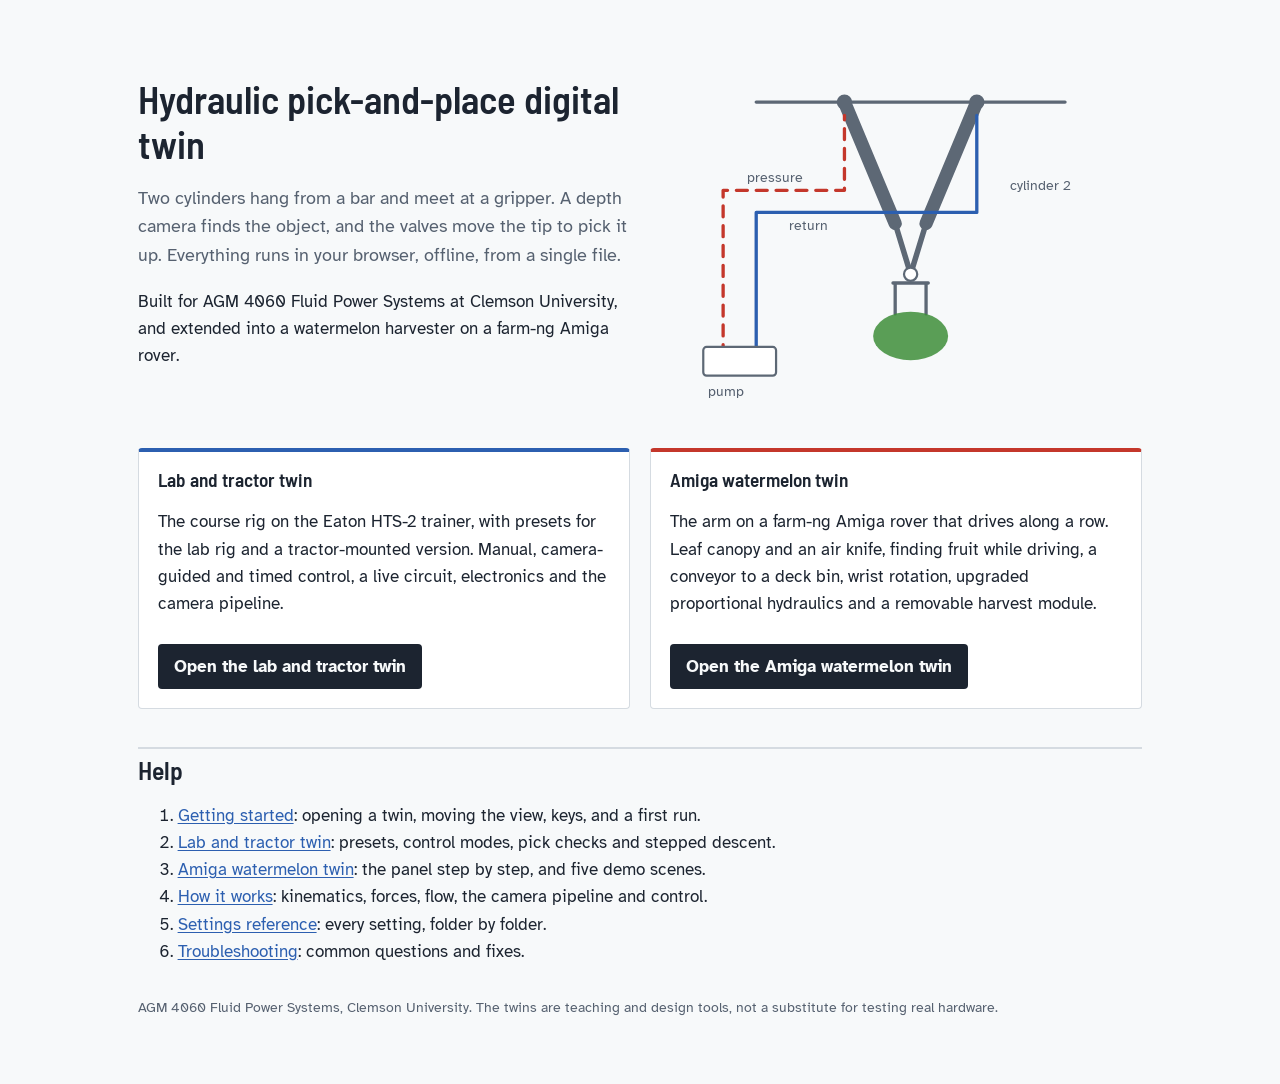
==== index.html @ ad8cb420 "Pick-and-place digital twins and help pages" ====
<!doctype html>
<html lang="en">
<head>
<meta charset="utf-8">
<meta name="viewport" content="width=device-width, initial-scale=1">
<title>Hydraulic pick-and-place digital twin</title>
<meta name="description" content="Browser-based digital twins of a two-cylinder hydraulic pick-and-place arm: a lab rig, a tractor-mounted version, and a watermelon harvester on a farm-ng Amiga rover.">
<link rel="stylesheet" href="assets/help.css">
</head>
<body>
<main id="main" style="max-width:68rem; margin:0 auto;">
  <div class="hero">
    <div>
      <h1>Hydraulic pick-and-place digital twin</h1>
      <p class="lead">Two cylinders hang from a bar and meet at a gripper. A depth camera finds the object, and the valves move the tip to pick it up. Everything runs in your browser, offline, from a single file.</p>
      <p>Built for AGM 4060 Fluid Power Systems at Clemson University, and extended into a watermelon harvester on a farm-ng Amiga rover.</p>
    </div>
    <svg viewBox="0 0 420 316" role="img" aria-label="Simplified circuit: a pump feeds two cylinders that hang from a bar and meet at a gripper above a watermelon">
      <line class="ln s" x1="70" y1="40" x2="350" y2="40"/>
      <circle class="fill" cx="150" cy="40" r="6"/><circle class="fill" cx="270" cy="40" r="6"/>
      <line class="ln s" x1="150" y1="40" x2="196" y2="150" style="stroke-width:12"/>
      <line class="ln s" x1="270" y1="40" x2="224" y2="150" style="stroke-width:12"/>
      <line class="ln s" x1="196" y1="150" x2="210" y2="196" style="stroke-width:5"/>
      <line class="ln s" x1="224" y1="150" x2="210" y2="196" style="stroke-width:5"/>
      <circle class="fill" cx="210" cy="196" r="6"/>
      <path class="ln s" d="M196 204 v28 M224 204 v28 M194 204 h32"/>
      <ellipse cx="210" cy="252" rx="34" ry="22" fill="#3f8f3a" opacity="0.85"/>
      <path class="ln p flow" d="M40 270 V120 H150 V52"/>
      <path class="ln r" d="M70 270 V140 H270 V52"/>
      <rect class="fill" x="22" y="262" width="66" height="26" rx="3"/>
      <text x="26" y="306">pump</text>
      <text x="300" y="120">cylinder 2</text>
      <text x="62" y="112">pressure</text>
      <text x="100" y="156">return</text>
    </svg>
  </div>

  <div class="choices">
    <section class="choice">
      <h3>Lab and tractor twin</h3>
      <p>The course rig on the Eaton HTS-2 trainer, with presets for the lab rig and a tractor-mounted version. Manual, camera-guided and timed control, a live circuit, electronics and the camera pipeline.</p>
      <a class="btn" href="twins/pick-place-twin.html">Open the lab and tractor twin</a>
    </section>
    <section class="choice amiga">
      <h3>Amiga watermelon twin</h3>
      <p>The arm on a farm-ng Amiga rover that drives along a row. Leaf canopy and an air knife, finding fruit while driving, a conveyor to a deck bin, wrist rotation, upgraded proportional hydraulics and a removable harvest module.</p>
      <a class="btn" href="twins/pick-place-twin-amiga.html">Open the Amiga watermelon twin</a>
    </section>
  </div>

  <h2>Help</h2>
  <ol>
    <li><a href="help/getting-started.html">Getting started</a>: opening a twin, moving the view, keys, and a first run.</li>
    <li><a href="help/lab-twin.html">Lab and tractor twin</a>: presets, control modes, pick checks and stepped descent.</li>
    <li><a href="help/amiga-twin.html">Amiga watermelon twin</a>: the panel step by step, and five demo scenes.</li>
    <li><a href="help/how-it-works.html">How it works</a>: kinematics, forces, flow, the camera pipeline and control.</li>
    <li><a href="help/settings.html">Settings reference</a>: every setting, folder by folder.</li>
    <li><a href="help/troubleshooting.html">Troubleshooting</a>: common questions and fixes.</li>
  </ol>
  <footer>AGM 4060 Fluid Power Systems, Clemson University. The twins are teaching and design tools, not a substitute for testing real hardware.</footer>
</main>
</body>
</html>
---- assets/help.css ----
/* Help pages for the hydraulic pick-and-place twins.
   Palette taken from the live circuit diagram: pressure red, return blue, steel, oil amber. */
@import url('https://fonts.googleapis.com/css2?family=Atkinson+Hyperlegible:ital,wght@0,400;0,700;1,400&family=Barlow+Semi+Condensed:wght@500;600&display=swap');

:root{
  --ink:#1c2430; --muted:#566170; --paper:#f7f9fa; --panel:#ffffff; --line:#d5dbe1;
  --pressure:#c4372b; --return:#2c5fb0; --steel:#5d6875; --oil:#b77e06; --code-bg:#eef2f5;
  color-scheme: light;
}
@media (prefers-color-scheme: dark){
  :root:not([data-theme="light"]){
    --ink:#e4e9ee; --muted:#a3adb8; --paper:#12171d; --panel:#1a2129; --line:#2e3742;
    --pressure:#ef6b5f; --return:#76a3ec; --steel:#9aa5b1; --oil:#e2b245; --code-bg:#222b35;
    color-scheme: dark;
  }
}
:root[data-theme="dark"]{
  --ink:#e4e9ee; --muted:#a3adb8; --paper:#12171d; --panel:#1a2129; --line:#2e3742;
  --pressure:#ef6b5f; --return:#76a3ec; --steel:#9aa5b1; --oil:#e2b245; --code-bg:#222b35;
  color-scheme: dark;
}
*{ box-sizing:border-box; }
html{ scroll-padding-top:1rem; }
body{ margin:0; background:var(--paper); color:var(--ink);
  font:17px/1.6 "Atkinson Hyperlegible", "Segoe UI", Roboto, Helvetica, Arial, sans-serif; }
a{ color:var(--return); text-underline-offset:2px; }
a:hover{ color:var(--pressure); }
:focus-visible{ outline:3px solid var(--oil); outline-offset:2px; }
h1,h2,h3{ font-family:"Barlow Semi Condensed", "Arial Narrow", Arial, sans-serif; font-weight:600; line-height:1.15; }
h1{ font-size:2.4rem; margin:0 0 0.6rem; }
h2{ font-size:1.6rem; margin:2.4rem 0 0.6rem; padding-top:0.4rem; border-top:2px solid var(--line); }
h3{ font-size:1.2rem; margin:1.6rem 0 0.4rem; }
p, li, dd{ max-width:72ch; }
code, kbd{ font-family:"SFMono-Regular", Consolas, "Liberation Mono", monospace; font-size:0.88em; background:var(--code-bg); padding:0.08em 0.35em; border-radius:4px; }
kbd{ border:1px solid var(--line); border-bottom-width:2px; }
pre{ background:var(--code-bg); padding:0.9rem 1rem; border-radius:6px; overflow-x:auto; max-width:80ch; }
pre code{ background:none; padding:0; }
.tablewrap{ overflow-x:auto; max-width:100%; }
table{ border-collapse:collapse; margin:0.8rem 0 1.4rem; min-width:min(100%, 40rem); }
caption{ caption-side:top; text-align:left; font-weight:700; padding:0 0 0.4rem; color:var(--muted); }
th, td{ text-align:left; vertical-align:top; padding:0.45rem 0.9rem 0.45rem 0; border-bottom:1px solid var(--line); }
th{ font-weight:700; }
dt{ font-weight:700; margin-top:0.8rem; }
dd{ margin:0.2rem 0 0 0; }
.shell{ display:grid; grid-template-columns:15rem minmax(0,1fr); min-height:100vh; }
.rail{ background:var(--panel); border-right:1px solid var(--line); padding:1.4rem 1.1rem; position:sticky; top:0; height:100vh; overflow-y:auto; }
.rail .home{ display:block; font-family:"Barlow Semi Condensed", Arial, sans-serif; font-weight:600; font-size:1.15rem; color:var(--ink); text-decoration:none; margin-bottom:1.2rem; }
.rail ol{ list-style:none; padding:0; margin:0; counter-reset:guide; }
.rail li{ counter-increment:guide; margin:0.15rem 0; }
.rail li a{ display:flex; gap:0.6rem; padding:0.35rem 0.5rem; border-radius:6px; color:var(--ink); text-decoration:none; border-left:3px solid transparent; }
.rail li a::before{ content:counter(guide); color:var(--muted); font-variant-numeric:tabular-nums; min-width:1.1rem; }
.rail li a[aria-current="page"]{ background:var(--code-bg); border-left-color:var(--pressure); }
.rail .open{ margin-top:1.6rem; font-size:0.92rem; }
.rail .open a{ display:block; margin:0.3rem 0; }
main{ padding:2.4rem 2.6rem 4rem; max-width:62rem; }
.lead{ font-size:1.12rem; color:var(--muted); max-width:64ch; }
.note{ border-left:3px solid var(--oil); padding:0.3rem 0 0.3rem 0.9rem; margin:1rem 0; max-width:70ch; }
.pager{ display:flex; justify-content:space-between; gap:1rem; margin-top:3rem; padding-top:1rem; border-top:1px solid var(--line); }
footer{ color:var(--muted); font-size:0.88rem; margin-top:2rem; }
.hero{ display:grid; grid-template-columns:minmax(0,1.1fr) minmax(0,1fr); gap:2rem; align-items:center; padding:1.2rem 0 1rem; }
.hero svg{ width:100%; height:auto; max-height:22rem; }
.hero .ln{ fill:none; stroke-width:3; stroke-linecap:round; stroke-linejoin:round; }
.hero .p{ stroke:var(--pressure); } .hero .r{ stroke:var(--return); } .hero .s{ stroke:var(--steel); }
.hero .fill{ fill:var(--panel); stroke:var(--steel); stroke-width:2; }
.hero text{ fill:var(--muted); font:13px "Atkinson Hyperlegible", Arial, sans-serif; }
@media (prefers-reduced-motion: no-preference){
  .hero .flow{ stroke-dasharray:10 8; animation:flow 1.6s linear infinite; }
  @keyframes flow{ to{ stroke-dashoffset:-36; } }
}
.choices{ display:grid; grid-template-columns:repeat(2, minmax(0,1fr)); gap:1.2rem; margin:1.6rem 0 0.6rem; }
.choice{ border:1px solid var(--line); border-top:4px solid var(--return); background:var(--panel); padding:1.1rem 1.2rem 1.2rem; border-radius:4px; }
.choice.amiga{ border-top-color:var(--pressure); }
.choice h3{ margin-top:0; }
.btn{ display:inline-block; margin-top:0.6rem; padding:0.55rem 1rem; border-radius:4px; background:var(--ink); color:var(--paper); text-decoration:none; font-weight:700; }
.btn:hover{ background:var(--pressure); color:#fff; }
@media (max-width: 860px){
  .shell{ grid-template-columns:1fr; }
  .rail{ position:static; height:auto; border-right:none; border-bottom:1px solid var(--line); }
  .rail ol{ display:flex; flex-wrap:wrap; gap:0.2rem 0.6rem; }
  main{ padding:1.6rem 1.1rem 3rem; }
  .hero, .choices{ grid-template-columns:1fr; }
  h1{ font-size:2rem; }
}
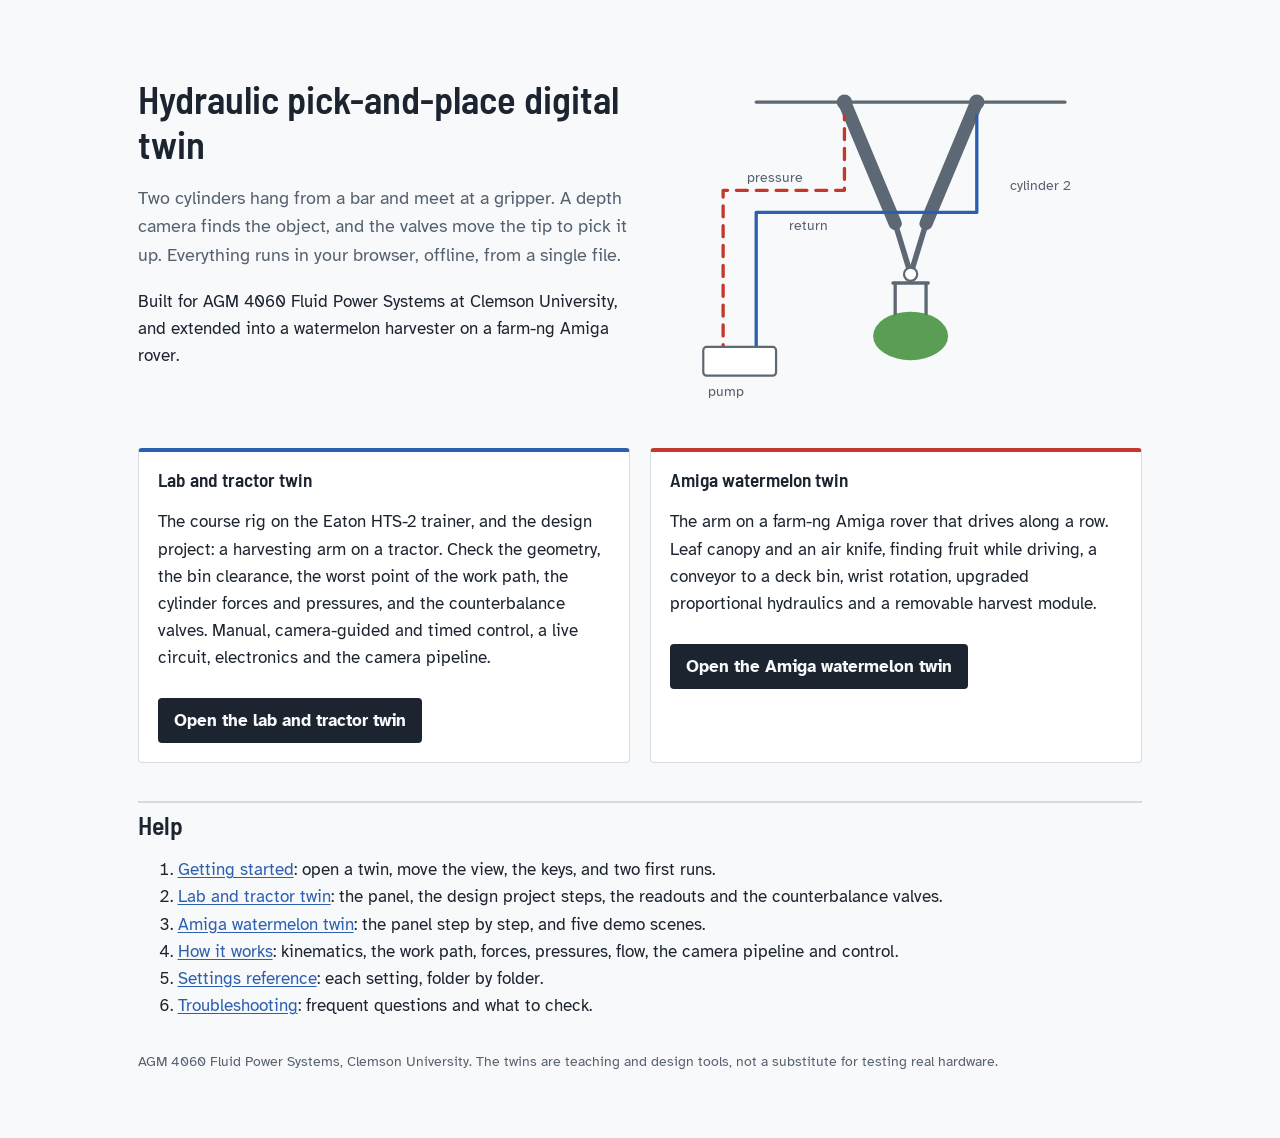
==== commit eae494fe: "Bin, work-path worst point, pressure readouts; help pages rewritten" ====
--- a/index.html
+++ b/index.html
@@ -38,7 +38,7 @@
   <div class="choices">
     <section class="choice">
       <h3>Lab and tractor twin</h3>
-      <p>The course rig on the Eaton HTS-2 trainer, with presets for the lab rig and a tractor-mounted version. Manual, camera-guided and timed control, a live circuit, electronics and the camera pipeline.</p>
+      <p>The course rig on the Eaton HTS-2 trainer, and the design project: a harvesting arm on a tractor. Check the geometry, the bin clearance, the worst point of the work path, the cylinder forces and pressures, and the counterbalance valves. Manual, camera-guided and timed control, a live circuit, electronics and the camera pipeline.</p>
       <a class="btn" href="twins/pick-place-twin.html">Open the lab and tractor twin</a>
     </section>
     <section class="choice amiga">
@@ -50,12 +50,12 @@
 
   <h2>Help</h2>
   <ol>
-    <li><a href="help/getting-started.html">Getting started</a>: opening a twin, moving the view, keys, and a first run.</li>
-    <li><a href="help/lab-twin.html">Lab and tractor twin</a>: presets, control modes, pick checks and stepped descent.</li>
+    <li><a href="help/getting-started.html">Getting started</a>: open a twin, move the view, the keys, and two first runs.</li>
+    <li><a href="help/lab-twin.html">Lab and tractor twin</a>: the panel, the design project steps, the readouts and the counterbalance valves.</li>
     <li><a href="help/amiga-twin.html">Amiga watermelon twin</a>: the panel step by step, and five demo scenes.</li>
-    <li><a href="help/how-it-works.html">How it works</a>: kinematics, forces, flow, the camera pipeline and control.</li>
-    <li><a href="help/settings.html">Settings reference</a>: every setting, folder by folder.</li>
-    <li><a href="help/troubleshooting.html">Troubleshooting</a>: common questions and fixes.</li>
+    <li><a href="help/how-it-works.html">How it works</a>: kinematics, the work path, forces, pressures, flow, the camera pipeline and control.</li>
+    <li><a href="help/settings.html">Settings reference</a>: each setting, folder by folder.</li>
+    <li><a href="help/troubleshooting.html">Troubleshooting</a>: frequent questions and what to check.</li>
   </ol>
   <footer>AGM 4060 Fluid Power Systems, Clemson University. The twins are teaching and design tools, not a substitute for testing real hardware.</footer>
 </main>
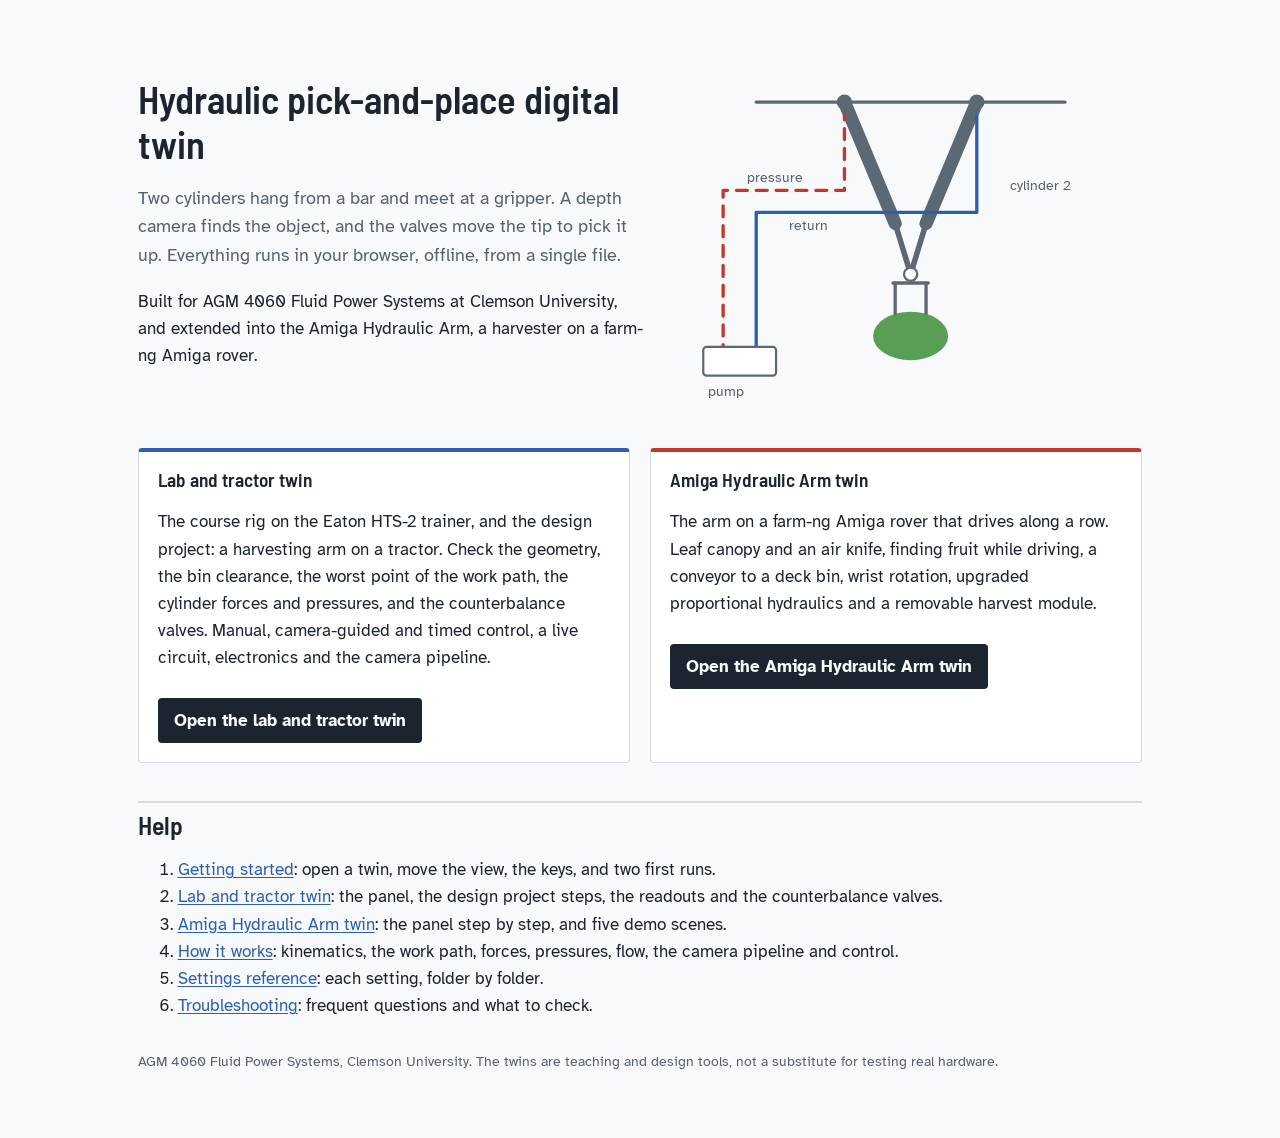
==== commit 266a1b37: "Rename the Amiga machine to Amiga Hydraulic Arm" ====
--- a/index.html
+++ b/index.html
@@ -4,7 +4,7 @@
 <meta charset="utf-8">
 <meta name="viewport" content="width=device-width, initial-scale=1">
 <title>Hydraulic pick-and-place digital twin</title>
-<meta name="description" content="Browser-based digital twins of a two-cylinder hydraulic pick-and-place arm: a lab rig, a tractor-mounted version, and a watermelon harvester on a farm-ng Amiga rover.">
+<meta name="description" content="Browser-based digital twins of a two-cylinder hydraulic pick-and-place arm: a lab rig, a tractor-mounted version, and the Amiga Hydraulic Arm, a harvester on a farm-ng Amiga rover.">
 <link rel="stylesheet" href="assets/help.css">
 </head>
 <body>
@@ -13,7 +13,7 @@
     <div>
       <h1>Hydraulic pick-and-place digital twin</h1>
       <p class="lead">Two cylinders hang from a bar and meet at a gripper. A depth camera finds the object, and the valves move the tip to pick it up. Everything runs in your browser, offline, from a single file.</p>
-      <p>Built for AGM 4060 Fluid Power Systems at Clemson University, and extended into a watermelon harvester on a farm-ng Amiga rover.</p>
+      <p>Built for AGM 4060 Fluid Power Systems at Clemson University, and extended into the Amiga Hydraulic Arm, a harvester on a farm-ng Amiga rover.</p>
     </div>
     <svg viewBox="0 0 420 316" role="img" aria-label="Simplified circuit: a pump feeds two cylinders that hang from a bar and meet at a gripper above a watermelon">
       <line class="ln s" x1="70" y1="40" x2="350" y2="40"/>
@@ -42,9 +42,9 @@
       <a class="btn" href="twins/pick-place-twin.html">Open the lab and tractor twin</a>
     </section>
     <section class="choice amiga">
-      <h3>Amiga watermelon twin</h3>
+      <h3>Amiga Hydraulic Arm twin</h3>
       <p>The arm on a farm-ng Amiga rover that drives along a row. Leaf canopy and an air knife, finding fruit while driving, a conveyor to a deck bin, wrist rotation, upgraded proportional hydraulics and a removable harvest module.</p>
-      <a class="btn" href="twins/pick-place-twin-amiga.html">Open the Amiga watermelon twin</a>
+      <a class="btn" href="twins/pick-place-twin-amiga.html">Open the Amiga Hydraulic Arm twin</a>
     </section>
   </div>
 
@@ -52,7 +52,7 @@
   <ol>
     <li><a href="help/getting-started.html">Getting started</a>: open a twin, move the view, the keys, and two first runs.</li>
     <li><a href="help/lab-twin.html">Lab and tractor twin</a>: the panel, the design project steps, the readouts and the counterbalance valves.</li>
-    <li><a href="help/amiga-twin.html">Amiga watermelon twin</a>: the panel step by step, and five demo scenes.</li>
+    <li><a href="help/amiga-twin.html">Amiga Hydraulic Arm twin</a>: the panel step by step, and five demo scenes.</li>
     <li><a href="help/how-it-works.html">How it works</a>: kinematics, the work path, forces, pressures, flow, the camera pipeline and control.</li>
     <li><a href="help/settings.html">Settings reference</a>: each setting, folder by folder.</li>
     <li><a href="help/troubleshooting.html">Troubleshooting</a>: frequent questions and what to check.</li>
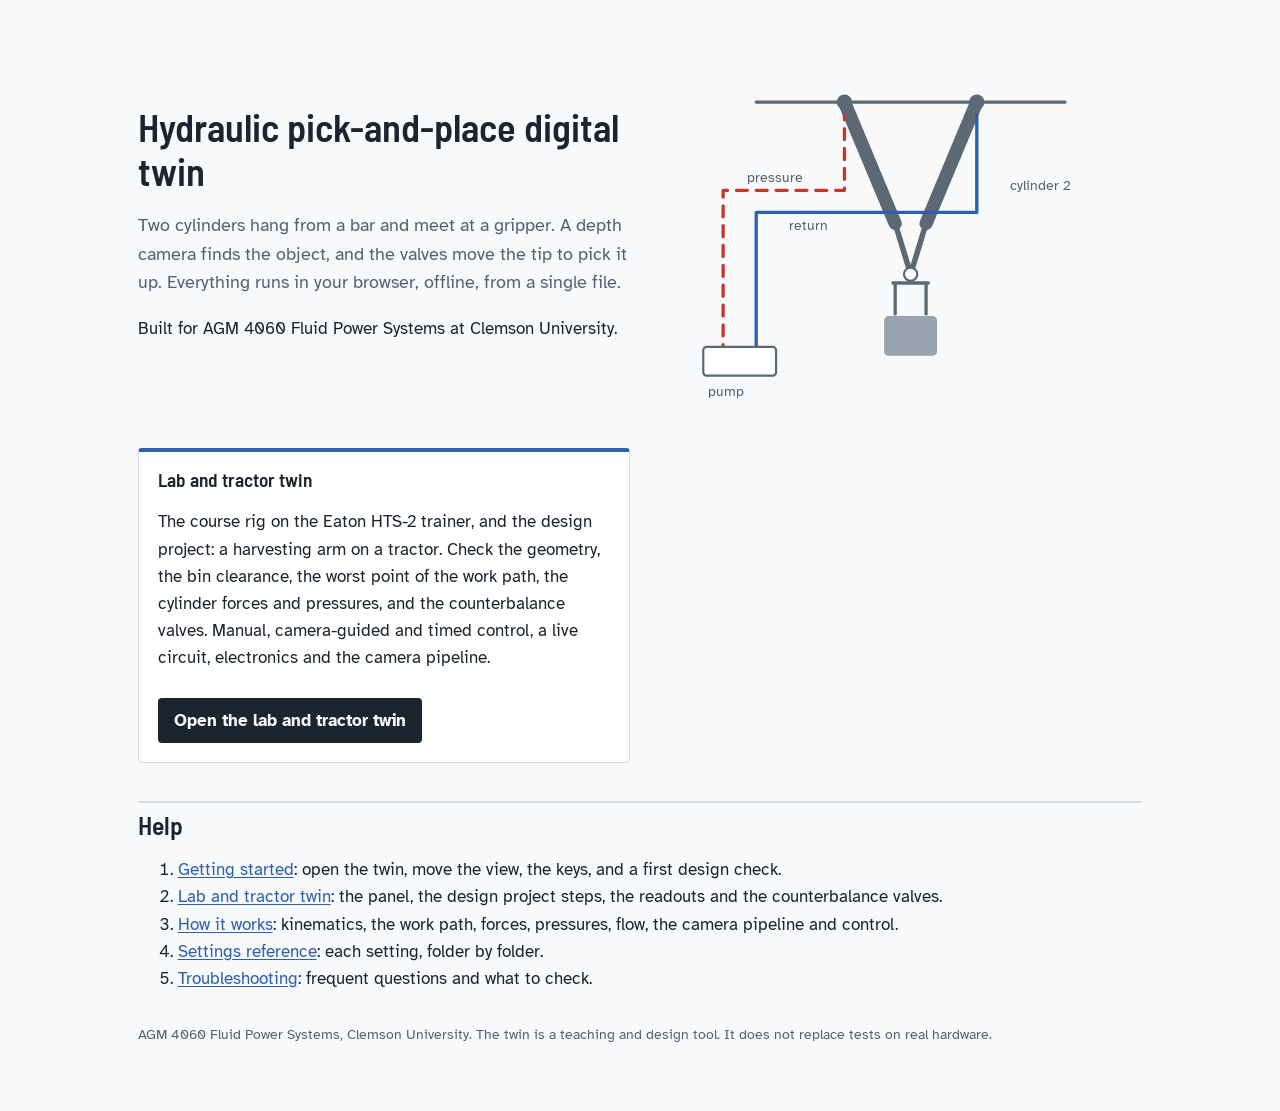
==== commit 0d2c3abc: "Lab and tractor twin with help pages" ====
--- a/index.html
+++ b/index.html
@@ -4,7 +4,7 @@
 <meta charset="utf-8">
 <meta name="viewport" content="width=device-width, initial-scale=1">
 <title>Hydraulic pick-and-place digital twin</title>
-<meta name="description" content="Browser-based digital twins of a two-cylinder hydraulic pick-and-place arm: a lab rig, a tractor-mounted version, and the Amiga Hydraulic Arm, a harvester on a farm-ng Amiga rover.">
+<meta name="description" content="A browser-based digital twin of a two-cylinder hydraulic pick-and-place arm, for AGM 4060 Fluid Power Systems at Clemson University.">
 <link rel="stylesheet" href="assets/help.css">
 </head>
 <body>
@@ -13,9 +13,9 @@
     <div>
       <h1>Hydraulic pick-and-place digital twin</h1>
       <p class="lead">Two cylinders hang from a bar and meet at a gripper. A depth camera finds the object, and the valves move the tip to pick it up. Everything runs in your browser, offline, from a single file.</p>
-      <p>Built for AGM 4060 Fluid Power Systems at Clemson University, and extended into the Amiga Hydraulic Arm, a harvester on a farm-ng Amiga rover.</p>
+      <p>Built for AGM 4060 Fluid Power Systems at Clemson University.</p>
     </div>
-    <svg viewBox="0 0 420 316" role="img" aria-label="Simplified circuit: a pump feeds two cylinders that hang from a bar and meet at a gripper above a watermelon">
+    <svg viewBox="0 0 420 316" role="img" aria-label="Simplified circuit: a pump feeds two cylinders that hang from a bar and meet at a gripper above an object">
       <line class="ln s" x1="70" y1="40" x2="350" y2="40"/>
       <circle class="fill" cx="150" cy="40" r="6"/><circle class="fill" cx="270" cy="40" r="6"/>
       <line class="ln s" x1="150" y1="40" x2="196" y2="150" style="stroke-width:12"/>
@@ -24,7 +24,7 @@
       <line class="ln s" x1="224" y1="150" x2="210" y2="196" style="stroke-width:5"/>
       <circle class="fill" cx="210" cy="196" r="6"/>
       <path class="ln s" d="M196 204 v28 M224 204 v28 M194 204 h32"/>
-      <ellipse cx="210" cy="252" rx="34" ry="22" fill="#3f8f3a" opacity="0.85"/>
+      <rect x="186" y="234" width="48" height="36" rx="4" fill="#8a96a3" opacity="0.85"/>
       <path class="ln p flow" d="M40 270 V120 H150 V52"/>
       <path class="ln r" d="M70 270 V140 H270 V52"/>
       <rect class="fill" x="22" y="262" width="66" height="26" rx="3"/>
@@ -41,23 +41,17 @@
       <p>The course rig on the Eaton HTS-2 trainer, and the design project: a harvesting arm on a tractor. Check the geometry, the bin clearance, the worst point of the work path, the cylinder forces and pressures, and the counterbalance valves. Manual, camera-guided and timed control, a live circuit, electronics and the camera pipeline.</p>
       <a class="btn" href="twins/pick-place-twin.html">Open the lab and tractor twin</a>
     </section>
-    <section class="choice amiga">
-      <h3>Amiga Hydraulic Arm twin</h3>
-      <p>The arm on a farm-ng Amiga rover that drives along a row. Leaf canopy and an air knife, finding fruit while driving, a conveyor to a deck bin, wrist rotation, upgraded proportional hydraulics and a removable harvest module.</p>
-      <a class="btn" href="twins/pick-place-twin-amiga.html">Open the Amiga Hydraulic Arm twin</a>
-    </section>
   </div>
 
   <h2>Help</h2>
   <ol>
-    <li><a href="help/getting-started.html">Getting started</a>: open a twin, move the view, the keys, and two first runs.</li>
+    <li><a href="help/getting-started.html">Getting started</a>: open the twin, move the view, the keys, and a first design check.</li>
     <li><a href="help/lab-twin.html">Lab and tractor twin</a>: the panel, the design project steps, the readouts and the counterbalance valves.</li>
-    <li><a href="help/amiga-twin.html">Amiga Hydraulic Arm twin</a>: the panel step by step, and five demo scenes.</li>
     <li><a href="help/how-it-works.html">How it works</a>: kinematics, the work path, forces, pressures, flow, the camera pipeline and control.</li>
     <li><a href="help/settings.html">Settings reference</a>: each setting, folder by folder.</li>
     <li><a href="help/troubleshooting.html">Troubleshooting</a>: frequent questions and what to check.</li>
   </ol>
-  <footer>AGM 4060 Fluid Power Systems, Clemson University. The twins are teaching and design tools, not a substitute for testing real hardware.</footer>
+  <footer>AGM 4060 Fluid Power Systems, Clemson University. The twin is a teaching and design tool. It does not replace tests on real hardware.</footer>
 </main>
 </body>
 </html>
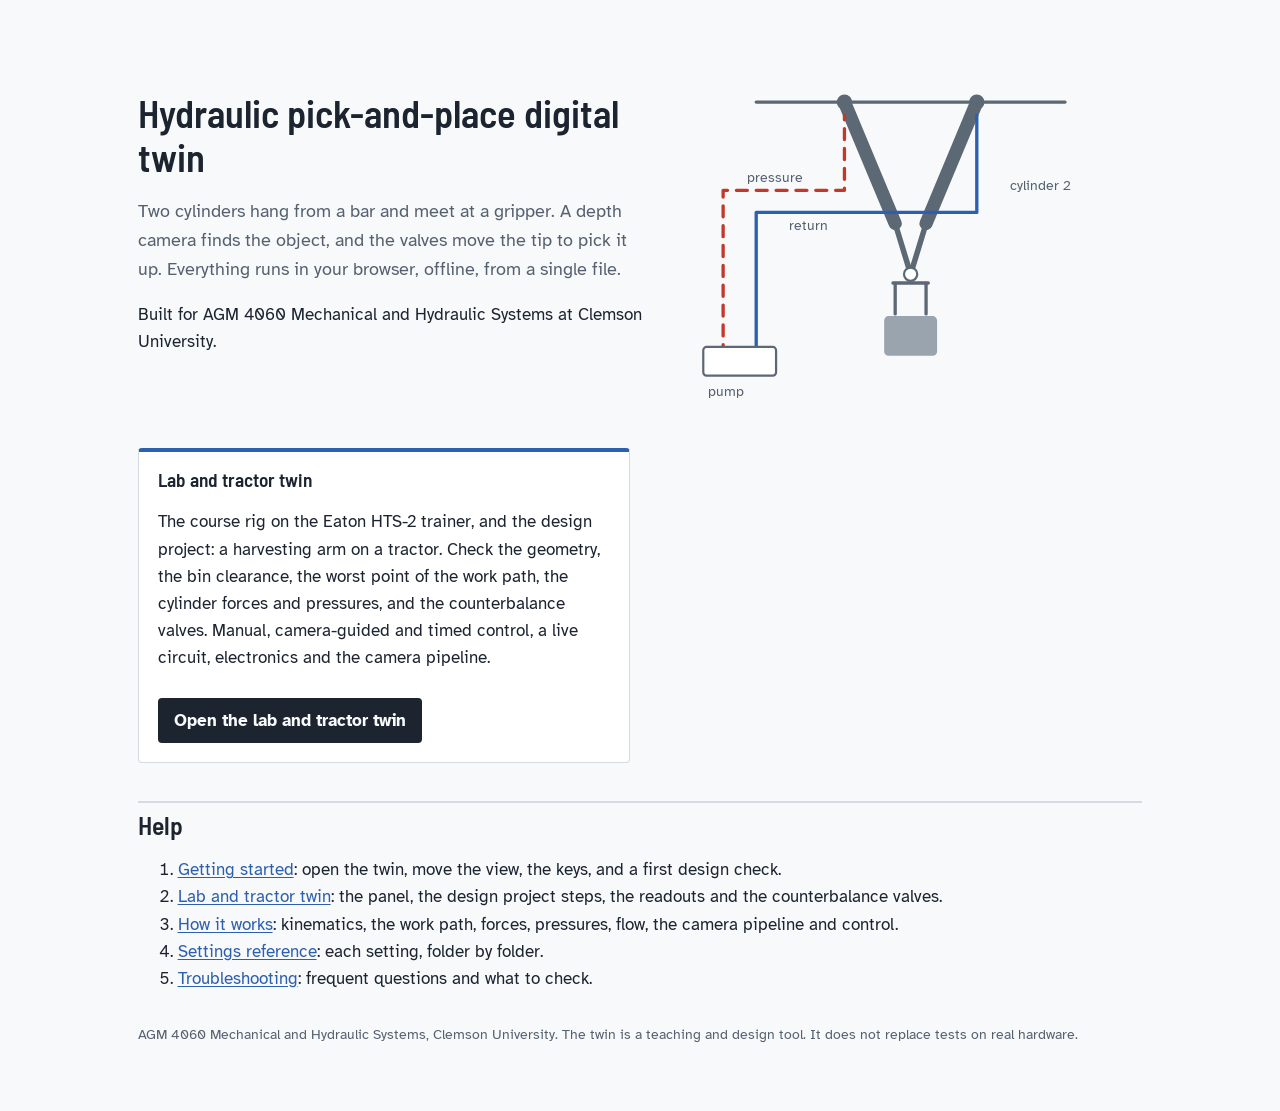
==== commit aab8d4f4: "Course name: AGM 4060 Mechanical and Hydraulic Systems" ====
--- a/index.html
+++ b/index.html
@@ -4,7 +4,7 @@
 <meta charset="utf-8">
 <meta name="viewport" content="width=device-width, initial-scale=1">
 <title>Hydraulic pick-and-place digital twin</title>
-<meta name="description" content="A browser-based digital twin of a two-cylinder hydraulic pick-and-place arm, for AGM 4060 Fluid Power Systems at Clemson University.">
+<meta name="description" content="A browser-based digital twin of a two-cylinder hydraulic pick-and-place arm, for AGM 4060 Mechanical and Hydraulic Systems at Clemson University.">
 <link rel="stylesheet" href="assets/help.css">
 </head>
 <body>
@@ -13,7 +13,7 @@
     <div>
       <h1>Hydraulic pick-and-place digital twin</h1>
       <p class="lead">Two cylinders hang from a bar and meet at a gripper. A depth camera finds the object, and the valves move the tip to pick it up. Everything runs in your browser, offline, from a single file.</p>
-      <p>Built for AGM 4060 Fluid Power Systems at Clemson University.</p>
+      <p>Built for AGM 4060 Mechanical and Hydraulic Systems at Clemson University.</p>
     </div>
     <svg viewBox="0 0 420 316" role="img" aria-label="Simplified circuit: a pump feeds two cylinders that hang from a bar and meet at a gripper above an object">
       <line class="ln s" x1="70" y1="40" x2="350" y2="40"/>
@@ -51,7 +51,7 @@
     <li><a href="help/settings.html">Settings reference</a>: each setting, folder by folder.</li>
     <li><a href="help/troubleshooting.html">Troubleshooting</a>: frequent questions and what to check.</li>
   </ol>
-  <footer>AGM 4060 Fluid Power Systems, Clemson University. The twin is a teaching and design tool. It does not replace tests on real hardware.</footer>
+  <footer>AGM 4060 Mechanical and Hydraulic Systems, Clemson University. The twin is a teaching and design tool. It does not replace tests on real hardware.</footer>
 </main>
 </body>
 </html>
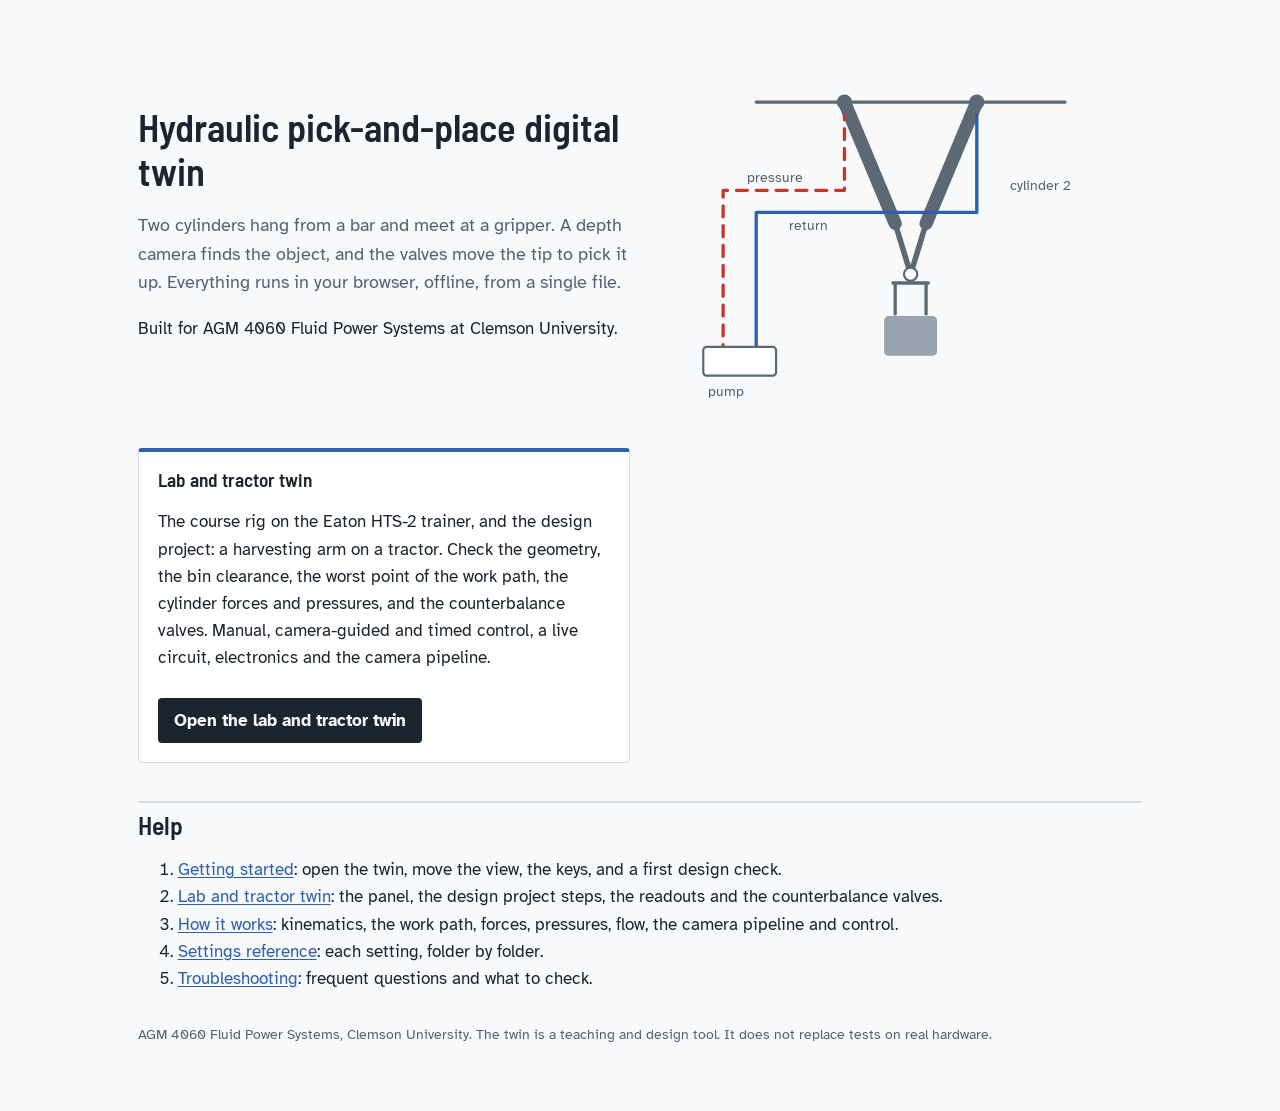
==== commit 90b797ef: "Worked example page linked to the twin" ====
--- a/index.html
+++ b/index.html
@@ -4,7 +4,7 @@
 <meta charset="utf-8">
 <meta name="viewport" content="width=device-width, initial-scale=1">
 <title>Hydraulic pick-and-place digital twin</title>
-<meta name="description" content="A browser-based digital twin of a two-cylinder hydraulic pick-and-place arm, for AGM 4060 Mechanical and Hydraulic Systems at Clemson University.">
+<meta name="description" content="A browser-based digital twin of a two-cylinder hydraulic pick-and-place arm, for AGM 4060 Fluid Power Systems at Clemson University.">
 <link rel="stylesheet" href="assets/help.css">
 </head>
 <body>
@@ -13,7 +13,7 @@
     <div>
       <h1>Hydraulic pick-and-place digital twin</h1>
       <p class="lead">Two cylinders hang from a bar and meet at a gripper. A depth camera finds the object, and the valves move the tip to pick it up. Everything runs in your browser, offline, from a single file.</p>
-      <p>Built for AGM 4060 Mechanical and Hydraulic Systems at Clemson University.</p>
+      <p>Built for AGM 4060 Fluid Power Systems at Clemson University.</p>
     </div>
     <svg viewBox="0 0 420 316" role="img" aria-label="Simplified circuit: a pump feeds two cylinders that hang from a bar and meet at a gripper above an object">
       <line class="ln s" x1="70" y1="40" x2="350" y2="40"/>
@@ -51,7 +51,7 @@
     <li><a href="help/settings.html">Settings reference</a>: each setting, folder by folder.</li>
     <li><a href="help/troubleshooting.html">Troubleshooting</a>: frequent questions and what to check.</li>
   </ol>
-  <footer>AGM 4060 Mechanical and Hydraulic Systems, Clemson University. The twin is a teaching and design tool. It does not replace tests on real hardware.</footer>
+  <footer>AGM 4060 Fluid Power Systems, Clemson University. The twin is a teaching and design tool. It does not replace tests on real hardware.</footer>
 </main>
 </body>
 </html>
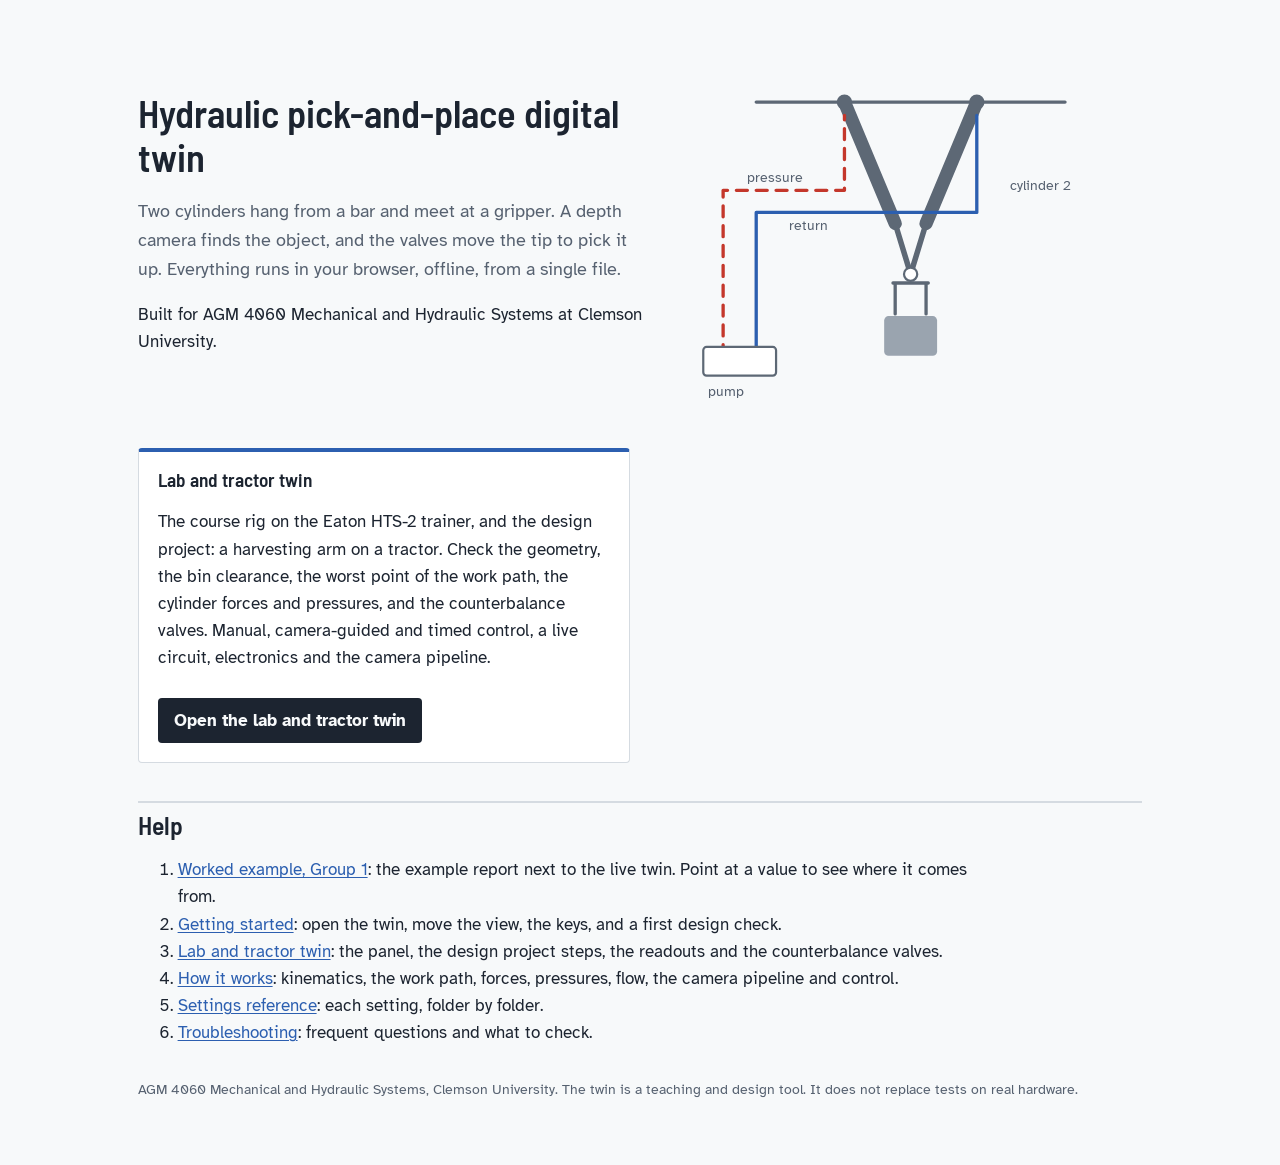
==== commit c968c422: "Home page, help pages and changelog: current version" ====
--- a/index.html
+++ b/index.html
@@ -4,7 +4,7 @@
 <meta charset="utf-8">
 <meta name="viewport" content="width=device-width, initial-scale=1">
 <title>Hydraulic pick-and-place digital twin</title>
-<meta name="description" content="A browser-based digital twin of a two-cylinder hydraulic pick-and-place arm, for AGM 4060 Fluid Power Systems at Clemson University.">
+<meta name="description" content="A browser-based digital twin of a two-cylinder hydraulic pick-and-place arm, for AGM 4060 Mechanical and Hydraulic Systems at Clemson University.">
 <link rel="stylesheet" href="assets/help.css">
 </head>
 <body>
@@ -13,7 +13,7 @@
     <div>
       <h1>Hydraulic pick-and-place digital twin</h1>
       <p class="lead">Two cylinders hang from a bar and meet at a gripper. A depth camera finds the object, and the valves move the tip to pick it up. Everything runs in your browser, offline, from a single file.</p>
-      <p>Built for AGM 4060 Fluid Power Systems at Clemson University.</p>
+      <p>Built for AGM 4060 Mechanical and Hydraulic Systems at Clemson University.</p>
     </div>
     <svg viewBox="0 0 420 316" role="img" aria-label="Simplified circuit: a pump feeds two cylinders that hang from a bar and meet at a gripper above an object">
       <line class="ln s" x1="70" y1="40" x2="350" y2="40"/>
@@ -45,13 +45,14 @@
 
   <h2>Help</h2>
   <ol>
+    <li><a href="examples/group1.html">Worked example, Group 1</a>: the example report next to the live twin. Point at a value to see where it comes from.</li>
     <li><a href="help/getting-started.html">Getting started</a>: open the twin, move the view, the keys, and a first design check.</li>
     <li><a href="help/lab-twin.html">Lab and tractor twin</a>: the panel, the design project steps, the readouts and the counterbalance valves.</li>
     <li><a href="help/how-it-works.html">How it works</a>: kinematics, the work path, forces, pressures, flow, the camera pipeline and control.</li>
     <li><a href="help/settings.html">Settings reference</a>: each setting, folder by folder.</li>
     <li><a href="help/troubleshooting.html">Troubleshooting</a>: frequent questions and what to check.</li>
   </ol>
-  <footer>AGM 4060 Fluid Power Systems, Clemson University. The twin is a teaching and design tool. It does not replace tests on real hardware.</footer>
+  <footer>AGM 4060 Mechanical and Hydraulic Systems, Clemson University. The twin is a teaching and design tool. It does not replace tests on real hardware.</footer>
 </main>
 </body>
 </html>
--- a/assets/help.css
+++ b/assets/help.css
@@ -69,7 +69,7 @@
 }
 .choices{ display:grid; grid-template-columns:repeat(2, minmax(0,1fr)); gap:1.2rem; margin:1.6rem 0 0.6rem; }
 .choice{ border:1px solid var(--line); border-top:4px solid var(--return); background:var(--panel); padding:1.1rem 1.2rem 1.2rem; border-radius:4px; }
-.choice.amiga{ border-top-color:var(--pressure); }
+.choice.rover{ border-top-color:var(--pressure); }
 .choice h3{ margin-top:0; }
 .btn{ display:inline-block; margin-top:0.6rem; padding:0.55rem 1rem; border-radius:4px; background:var(--ink); color:var(--paper); text-decoration:none; font-weight:700; }
 .btn:hover{ background:var(--pressure); color:#fff; }
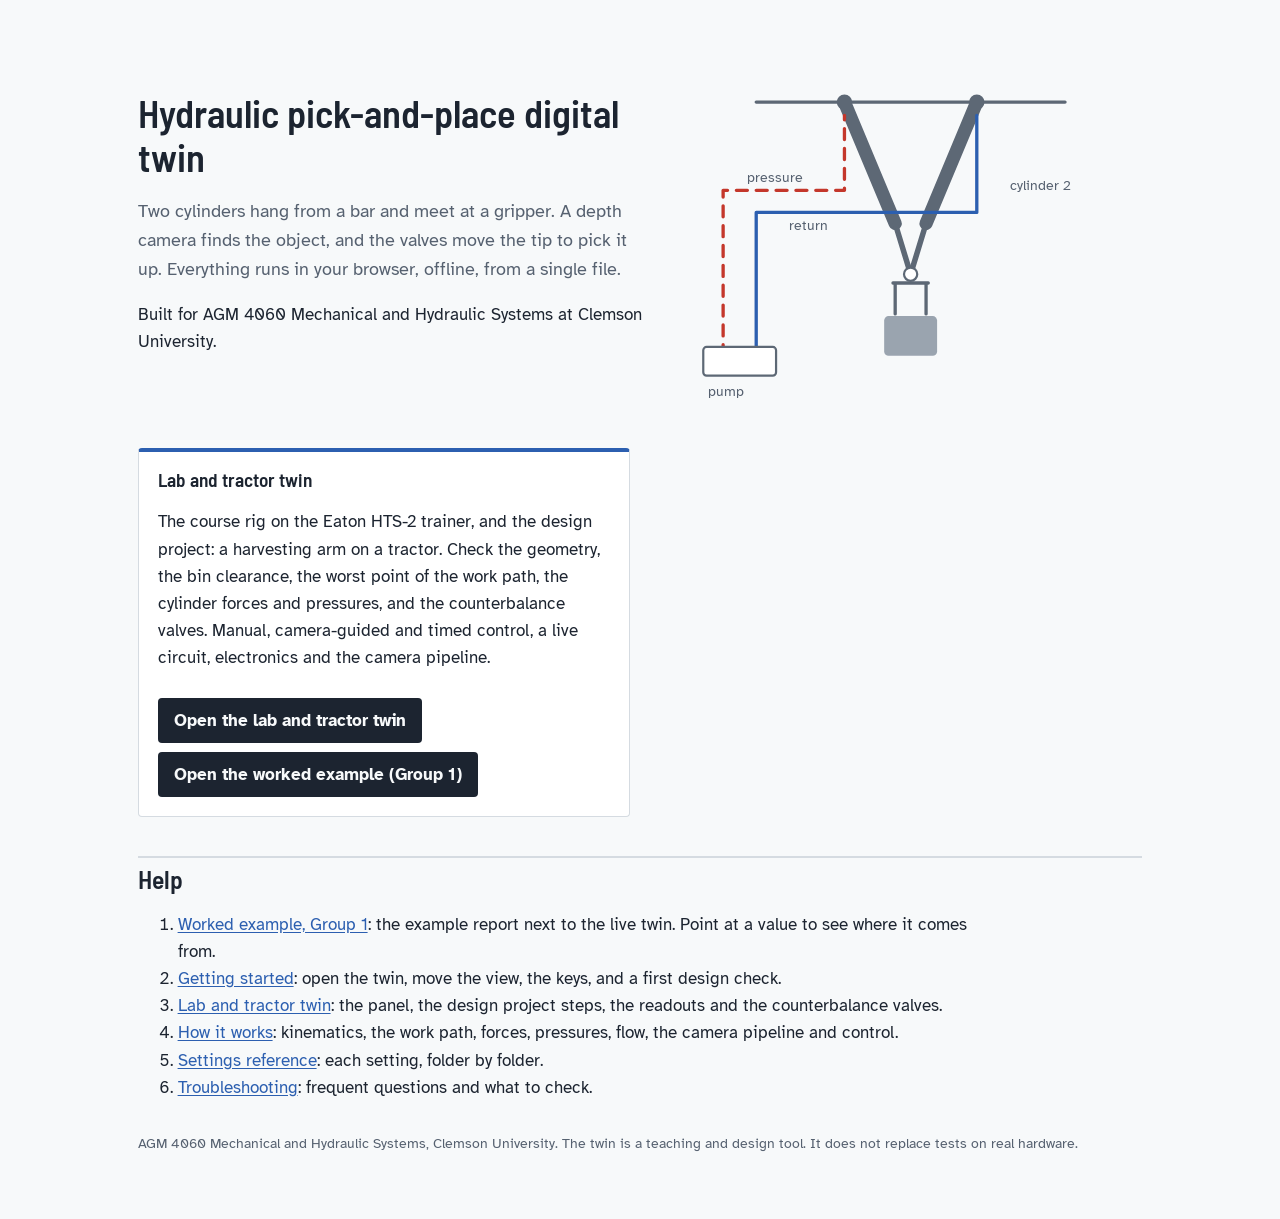
==== commit 4b966966: "Home page: button for the worked example" ====
--- a/index.html
+++ b/index.html
@@ -40,6 +40,7 @@
       <h3>Lab and tractor twin</h3>
       <p>The course rig on the Eaton HTS-2 trainer, and the design project: a harvesting arm on a tractor. Check the geometry, the bin clearance, the worst point of the work path, the cylinder forces and pressures, and the counterbalance valves. Manual, camera-guided and timed control, a live circuit, electronics and the camera pipeline.</p>
       <a class="btn" href="twins/pick-place-twin.html">Open the lab and tractor twin</a>
+      <a class="btn" href="examples/group1.html">Open the worked example (Group 1)</a>
     </section>
   </div>
 
